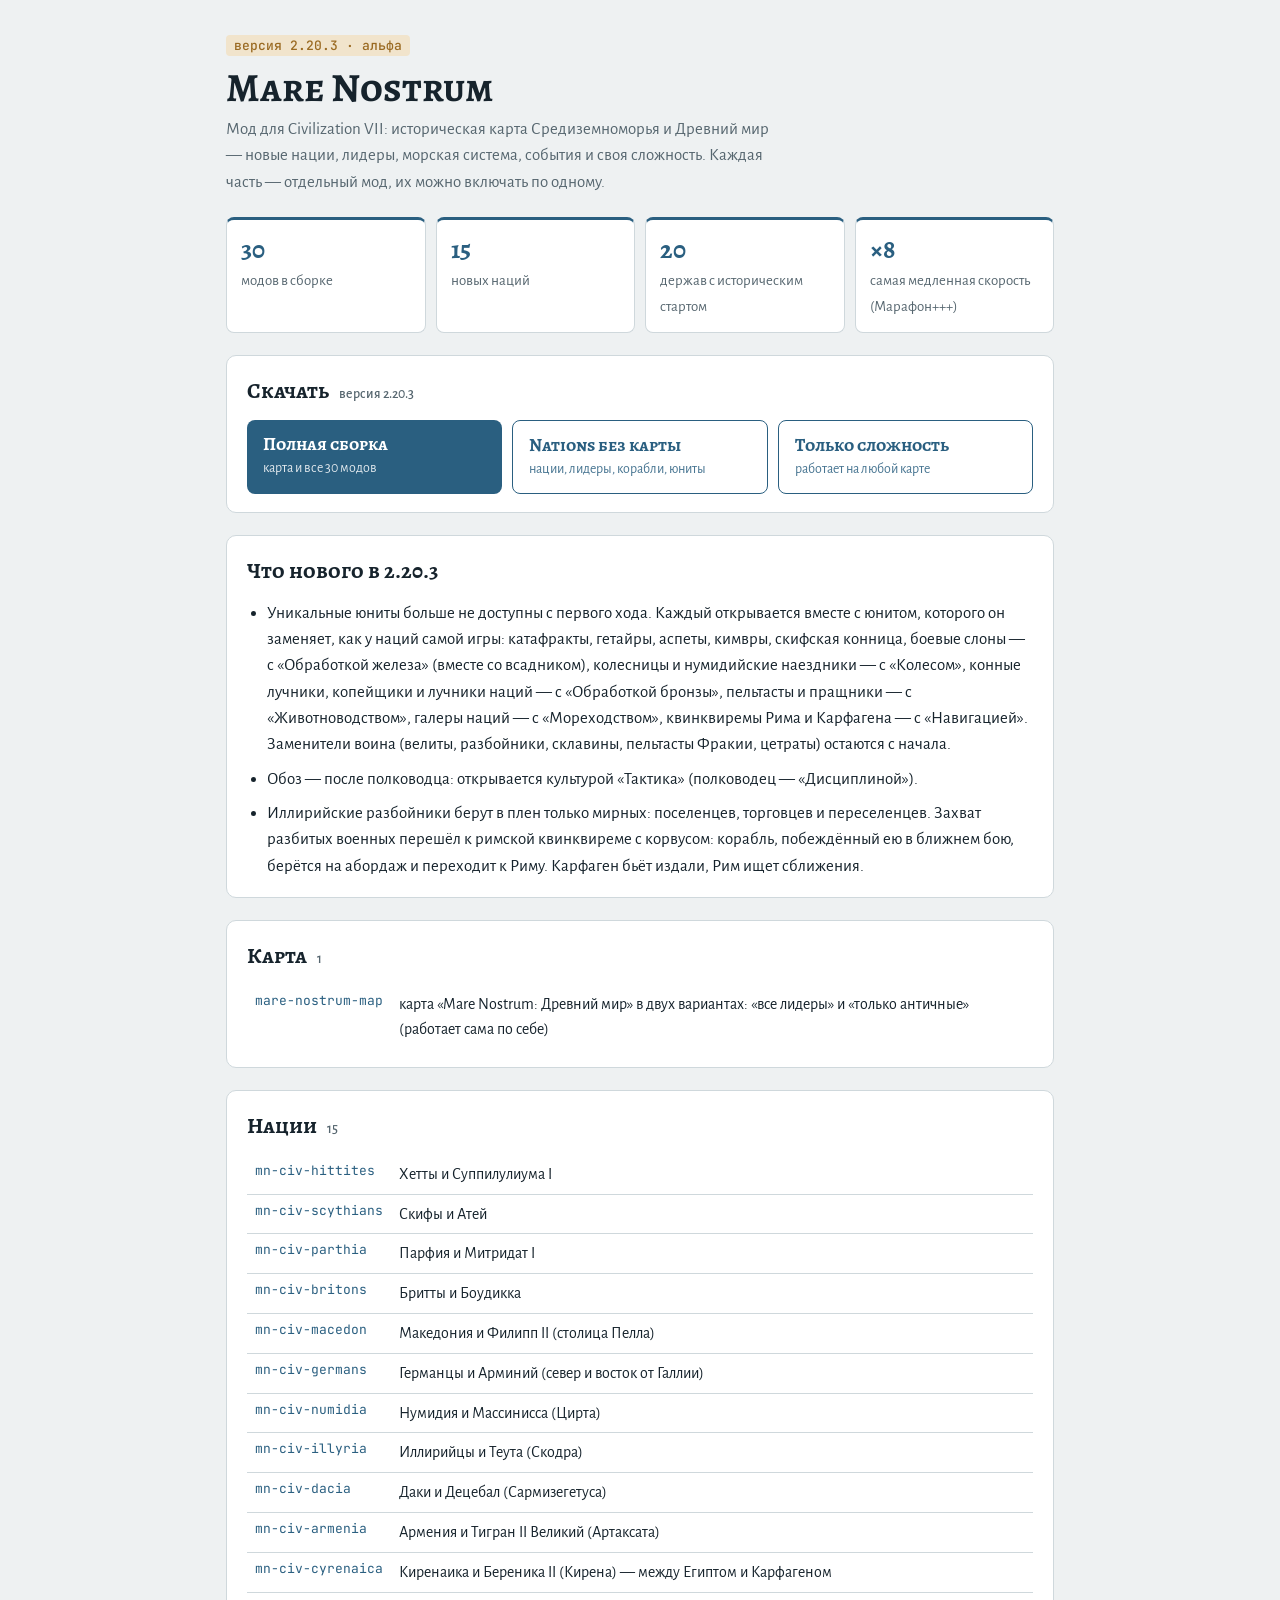
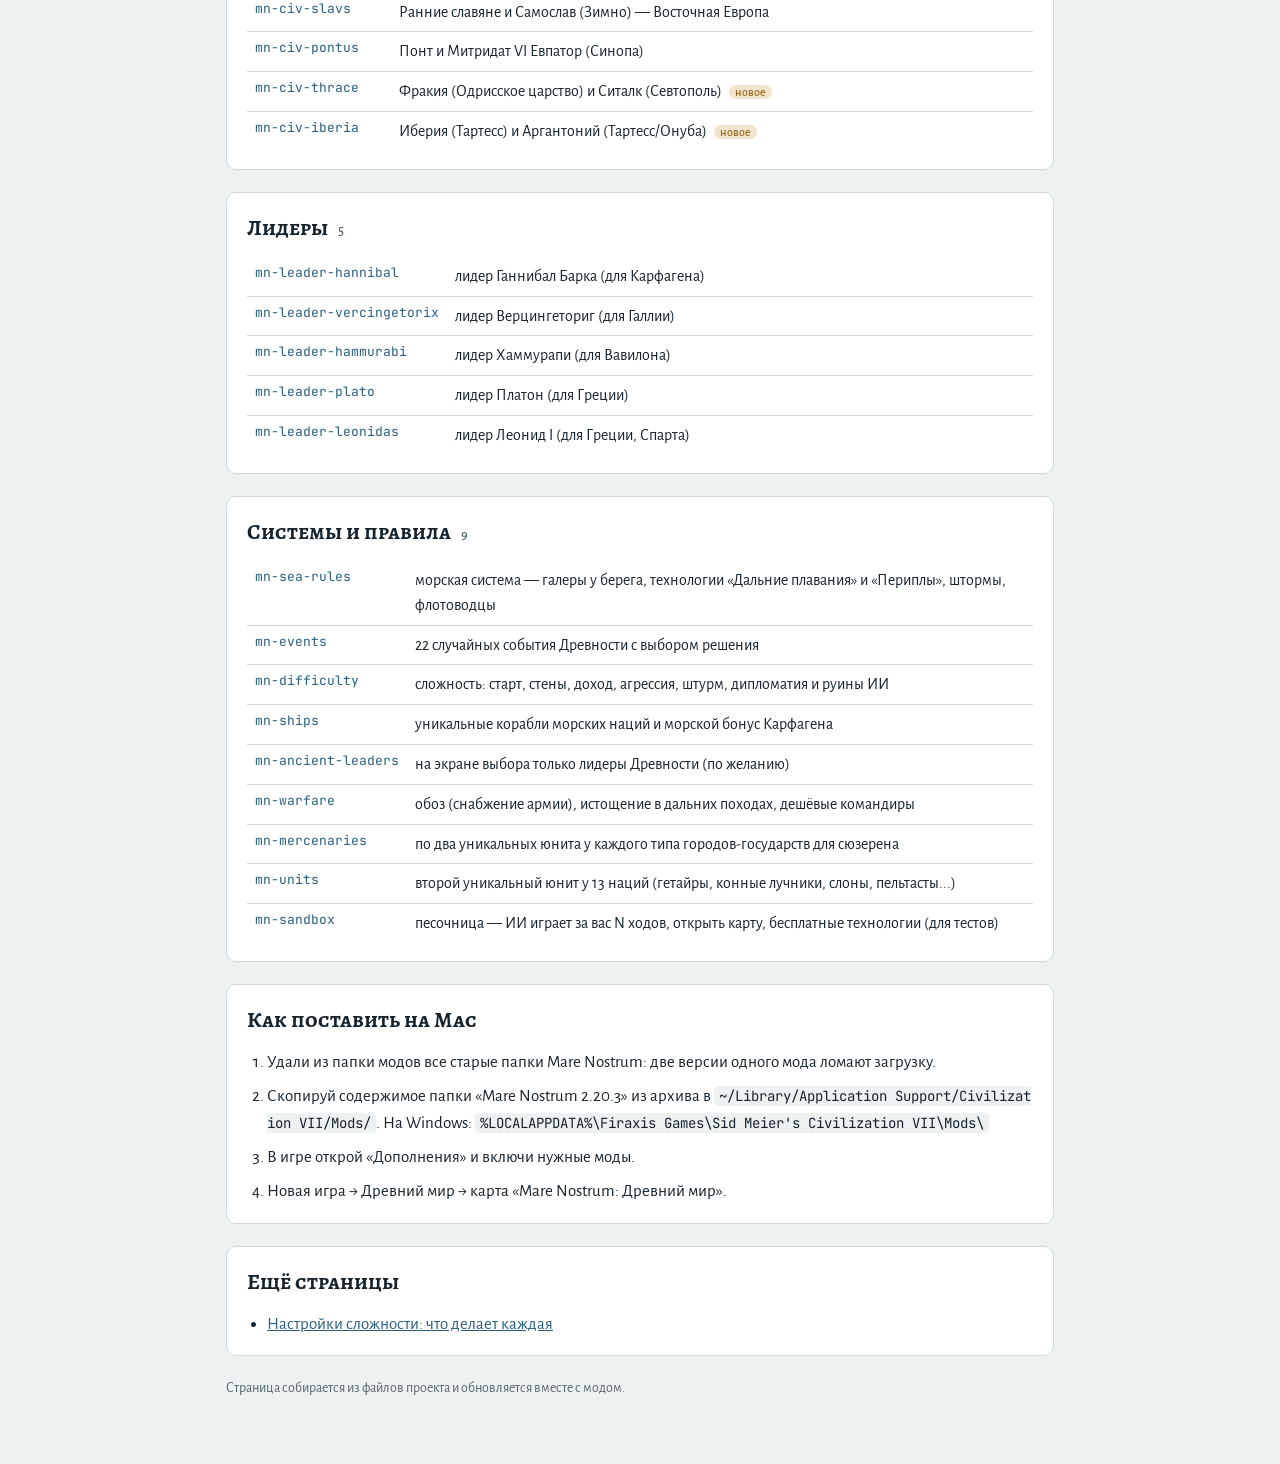
==== index.html @ e4d54cb1 "Mare Nostrum 2.20.3" ====
<!DOCTYPE html>
<html lang="ru"><head><meta charset="utf-8"><meta name="viewport" content="width=device-width, initial-scale=1">
<meta name="robots" content="noindex">
<title>Mare Nostrum 2.20.3</title>
<link rel="preconnect" href="https://fonts.googleapis.com"><link rel="preconnect" href="https://fonts.gstatic.com" crossorigin>
<link rel="stylesheet" href="https://fonts.googleapis.com/css2?family=Alegreya+SC:wght@500;700&family=Alegreya+Sans:wght@400;500;700&family=JetBrains+Mono:wght@400&display=swap">
<style>
/* Layout: one reading column — hero line, three facts, what's new, module tables by group, install. Bronze-and-sea identity shared with difficulty.html. */
:root{--bg:#eef1f2;--surface:#fff;--ink:#16232c;--muted:#56666f;--line:#cfd8dc;--sea:#2a5f80;--bronze:#9a6a22;--bronze-soft:#f1e4cc;
--f-display:"Alegreya SC",Georgia,serif;--f-body:"Alegreya Sans","Segoe UI",system-ui,sans-serif;--f-mono:"JetBrains Mono",ui-monospace,Menlo,monospace;color-scheme:light}
*{box-sizing:border-box}body{margin:0;background:var(--bg);color:var(--ink);font:17px/1.55 var(--f-body)}
.wrap{max-width:860px;margin:0 auto;padding:32px 16px 64px;display:flex;flex-direction:column;gap:22px}
h1,h2{font-family:var(--f-display);margin:0;text-wrap:balance;color:var(--ink)}h1{font-size:40px;line-height:1.1}h2{font-size:22px;display:flex;gap:10px;align-items:baseline}
.n{font:500 14px var(--f-body);color:var(--muted)}.lead{color:var(--muted);max-width:62ch;margin:6px 0 0}
.ver{display:inline-block;font:500 13px var(--f-mono);color:var(--bronze);background:var(--bronze-soft);padding:2px 8px;border-radius:4px;margin-bottom:10px}
.facts{display:grid;grid-template-columns:repeat(auto-fit,minmax(170px,1fr));gap:10px}
.fact{background:var(--surface);border:1px solid var(--line);border-top:3px solid var(--sea);border-radius:8px;padding:12px 14px}
.fact b{display:block;font:700 26px var(--f-display);color:var(--sea)}.fact span{color:var(--muted);font-size:15px}
.card{background:var(--surface);border:1px solid var(--line);border-radius:10px;padding:18px 20px;display:flex;flex-direction:column;gap:12px}
ul,ol{margin:0;padding-left:20px;display:flex;flex-direction:column;gap:8px}
.tbl{overflow-x:auto}table{border-collapse:collapse;width:100%;font-size:16px}td{padding:7px 8px;border-top:1px solid var(--line);vertical-align:top}tr:first-child td{border-top:0}
td.id{font:13px var(--f-mono);color:var(--sea);white-space:nowrap;width:1%}
.tag{font:500 12px var(--f-body);color:var(--bronze);background:var(--bronze-soft);padding:1px 6px;border-radius:999px;margin-left:4px}
code{font:14px var(--f-mono);background:var(--bg);padding:1px 5px;border-radius:4px;word-break:break-all}
a{color:var(--sea)}a:focus-visible{outline:2px solid var(--sea);outline-offset:2px}footer{color:var(--muted);font-size:14px}
.dl{display:grid;grid-template-columns:repeat(auto-fit,minmax(220px,1fr));gap:10px}
.btn{display:flex;flex-direction:column;gap:2px;text-decoration:none;background:var(--sea);color:#fff;border-radius:8px;padding:12px 16px}
.btn b{font:700 18px var(--f-display)}.btn span{font-size:14px;opacity:.85}.btn:hover{filter:brightness(1.1)}
.btn.alt{background:var(--surface);color:var(--sea);border:1px solid var(--sea)}
@media (max-width:480px){h1{font-size:30px}td.id{white-space:normal}}
</style></head><body><main class="wrap">
<header><span class="ver">версия 2.20.3 · альфа</span><h1>Mare Nostrum</h1>
<p class="lead">Мод для Civilization VII: историческая карта Средиземноморья и Древний мир — новые нации, лидеры, морская система, события и своя сложность. Каждая часть — отдельный мод, их можно включать по одному.</p></header>
<div class="facts"><div class="fact"><b>30</b><span>модов в сборке</span></div><div class="fact"><b>15</b><span>новых наций</span></div><div class="fact"><b>20</b><span>держав с историческим стартом</span></div><div class="fact"><b>×8</b><span>самая медленная скорость (Марафон+++)</span></div></div>
<section class="card" id="download"><h2>Скачать <span class="n">версия 2.20.3</span></h2><div class="dl">
<a class="btn" href="https://github.com/YanM00re/mare-nostrum-site/releases/download/v2.20.3/MareNostrum-2.20.3-alpha.zip"><b>Полная сборка</b><span>карта и все 30 модов</span></a>
<a class="btn alt" href="https://github.com/YanM00re/mare-nostrum-site/releases/download/v2.20.3/MareNostrum-Nations-NoMap-2.20.3-alpha.zip"><b>Nations без карты</b><span>нации, лидеры, корабли, юниты</span></a>
<a class="btn alt" href="https://github.com/YanM00re/mare-nostrum-site/releases/download/v2.20.3/MareNostrum-Difficulty-2.20.3-alpha.zip"><b>Только сложность</b><span>работает на любой карте</span></a>
</div></section>
<section class="card"><h2>Что нового в 2.20.3</h2><ul><li>Уникальные юниты больше не доступны с первого хода. Каждый открывается вместе с юнитом, которого он заменяет, как у наций самой игры: катафракты, гетайры, аспеты, кимвры, скифская конница, боевые слоны — с «Обработкой железа» (вместе со всадником), колесницы и нумидийские наездники — с «Колесом», конные лучники, копейщики и лучники наций — с «Обработкой бронзы», пельтасты и пращники — с «Животноводством», галеры наций — с «Мореходством», квинквиремы Рима и Карфагена — с «Навигацией». Заменители воина (велиты, разбойники, склавины, пельтасты Фракии, цетраты) остаются с начала.</li><li>Обоз — после полководца: открывается культурой «Тактика» (полководец — «Дисциплиной»).</li><li>Иллирийские разбойники берут в плен только мирных: поселенцев, торговцев и переселенцев. Захват разбитых военных перешёл к римской квинквиреме с корвусом: корабль, побеждённый ею в ближнем бою, берётся на абордаж и переходит к Риму. Карфаген бьёт издали, Рим ищет сближения.</li></ul></section>
<section class="card"><h2>Карта <span class="n">1</span></h2><div class="tbl"><table><tr><td class="id">mare-nostrum-map</td><td>карта «Mare Nostrum: Древний мир» в двух вариантах: «все лидеры» и «только античные» (работает сама по себе)</td></tr></table></div></section><section class="card"><h2>Нации <span class="n">15</span></h2><div class="tbl"><table><tr><td class="id">mn-civ-hittites</td><td>Хетты и Суппилулиума I</td></tr><tr><td class="id">mn-civ-scythians</td><td>Скифы и Атей</td></tr><tr><td class="id">mn-civ-parthia</td><td>Парфия и Митридат I</td></tr><tr><td class="id">mn-civ-britons</td><td>Бритты и Боудикка</td></tr><tr><td class="id">mn-civ-macedon</td><td>Македония и Филипп II (столица Пелла)</td></tr><tr><td class="id">mn-civ-germans</td><td>Германцы и Арминий (север и восток от Галлии)</td></tr><tr><td class="id">mn-civ-numidia</td><td>Нумидия и Массинисса (Цирта)</td></tr><tr><td class="id">mn-civ-illyria</td><td>Иллирийцы и Теута (Скодра)</td></tr><tr><td class="id">mn-civ-dacia</td><td>Даки и Децебал (Сармизегетуса)</td></tr><tr><td class="id">mn-civ-armenia</td><td>Армения и Тигран II Великий (Артаксата)</td></tr><tr><td class="id">mn-civ-cyrenaica</td><td>Киренаика и Береника II (Кирена) — между Египтом и Карфагеном</td></tr><tr><td class="id">mn-civ-slavs</td><td>Ранние славяне и Самослав (Зимно) — Восточная Европа</td></tr><tr><td class="id">mn-civ-pontus</td><td>Понт и Митридат VI Евпатор (Синопа)</td></tr><tr><td class="id">mn-civ-thrace</td><td>Фракия (Одрисское царство) и Ситалк (Севтополь) <span class="tag">новое</span></td></tr><tr><td class="id">mn-civ-iberia</td><td>Иберия (Тартесс) и Аргантоний (Тартесс/Онуба) <span class="tag">новое</span></td></tr></table></div></section><section class="card"><h2>Лидеры <span class="n">5</span></h2><div class="tbl"><table><tr><td class="id">mn-leader-hannibal</td><td>лидер Ганнибал Барка (для Карфагена)</td></tr><tr><td class="id">mn-leader-vercingetorix</td><td>лидер Верцингеториг (для Галлии)</td></tr><tr><td class="id">mn-leader-hammurabi</td><td>лидер Хаммурапи (для Вавилона)</td></tr><tr><td class="id">mn-leader-plato</td><td>лидер Платон (для Греции)</td></tr><tr><td class="id">mn-leader-leonidas</td><td>лидер Леонид I (для Греции, Спарта)</td></tr></table></div></section><section class="card"><h2>Системы и правила <span class="n">9</span></h2><div class="tbl"><table><tr><td class="id">mn-sea-rules</td><td>морская система — галеры у берега, технологии «Дальние плавания» и «Периплы», штормы, флотоводцы</td></tr><tr><td class="id">mn-events</td><td>22 случайных события Древности с выбором решения</td></tr><tr><td class="id">mn-difficulty</td><td>сложность: старт, стены, доход, агрессия, штурм, дипломатия и руины ИИ</td></tr><tr><td class="id">mn-ships</td><td>уникальные корабли морских наций и морской бонус Карфагена</td></tr><tr><td class="id">mn-ancient-leaders</td><td>на экране выбора только лидеры Древности (по желанию)</td></tr><tr><td class="id">mn-warfare</td><td>обоз (снабжение армии), истощение в дальних походах, дешёвые командиры</td></tr><tr><td class="id">mn-mercenaries</td><td>по два уникальных юнита у каждого типа городов-государств для сюзерена</td></tr><tr><td class="id">mn-units</td><td>второй уникальный юнит у 13 наций (гетайры, конные лучники, слоны, пельтасты...)</td></tr><tr><td class="id">mn-sandbox</td><td>песочница — ИИ играет за вас N ходов, открыть карту, бесплатные технологии (для тестов)</td></tr></table></div></section>
<section class="card"><h2>Как поставить на Mac</h2><ol>
<li>Удали из папки модов все старые папки Mare Nostrum: две версии одного мода ломают загрузку.</li>
<li>Скопируй содержимое папки «Mare Nostrum 2.20.3» из архива в <code>~/Library/Application Support/Civilization VII/Mods/</code>. На Windows: <code>%LOCALAPPDATA%\Firaxis Games\Sid Meier's Civilization VII\Mods\</code></li>
<li>В игре открой «Дополнения» и включи нужные моды.</li>
<li>Новая игра → Древний мир → карта «Mare Nostrum: Древний мир».</li></ol></section>
<section class="card"><h2>Ещё страницы</h2><ul><li><a href="difficulty.html">Настройки сложности: что делает каждая</a></li></ul></section>
<footer>Страница собирается из файлов проекта и обновляется вместе с модом.</footer>
</main></body></html>
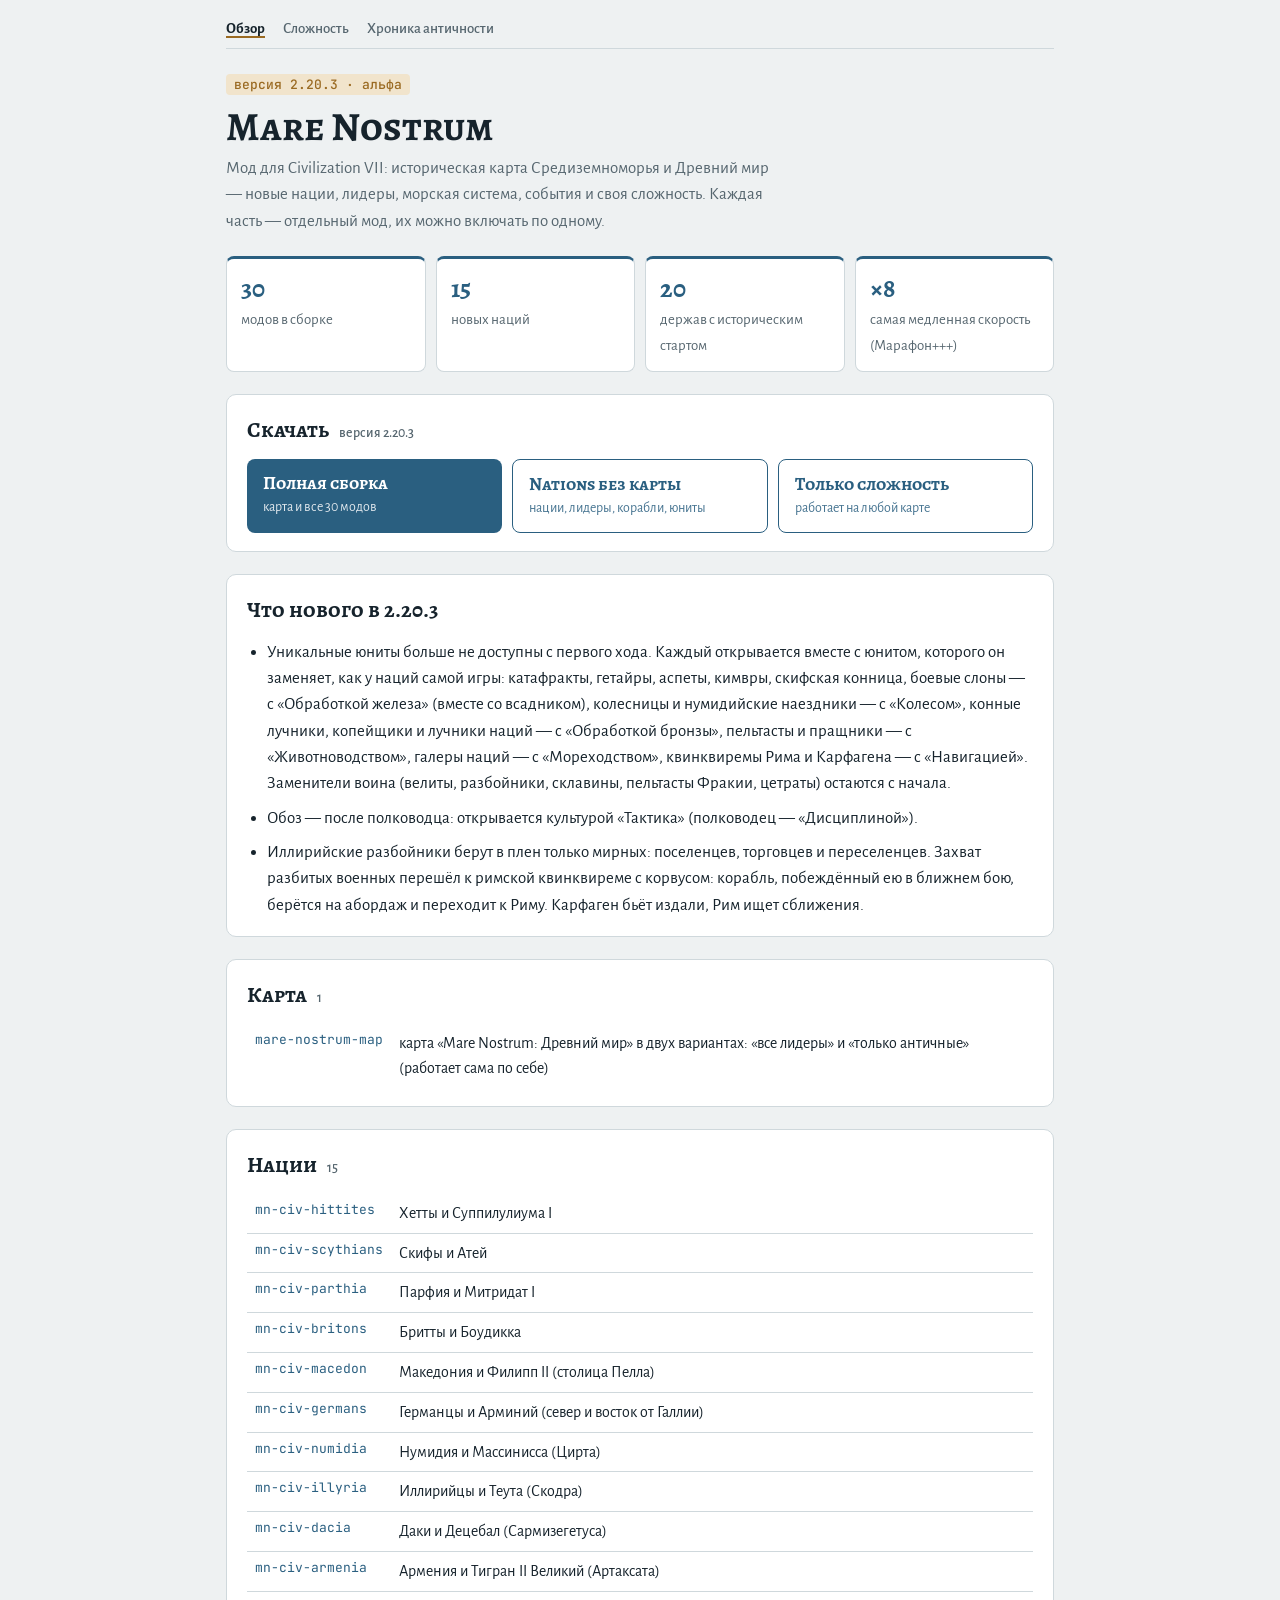
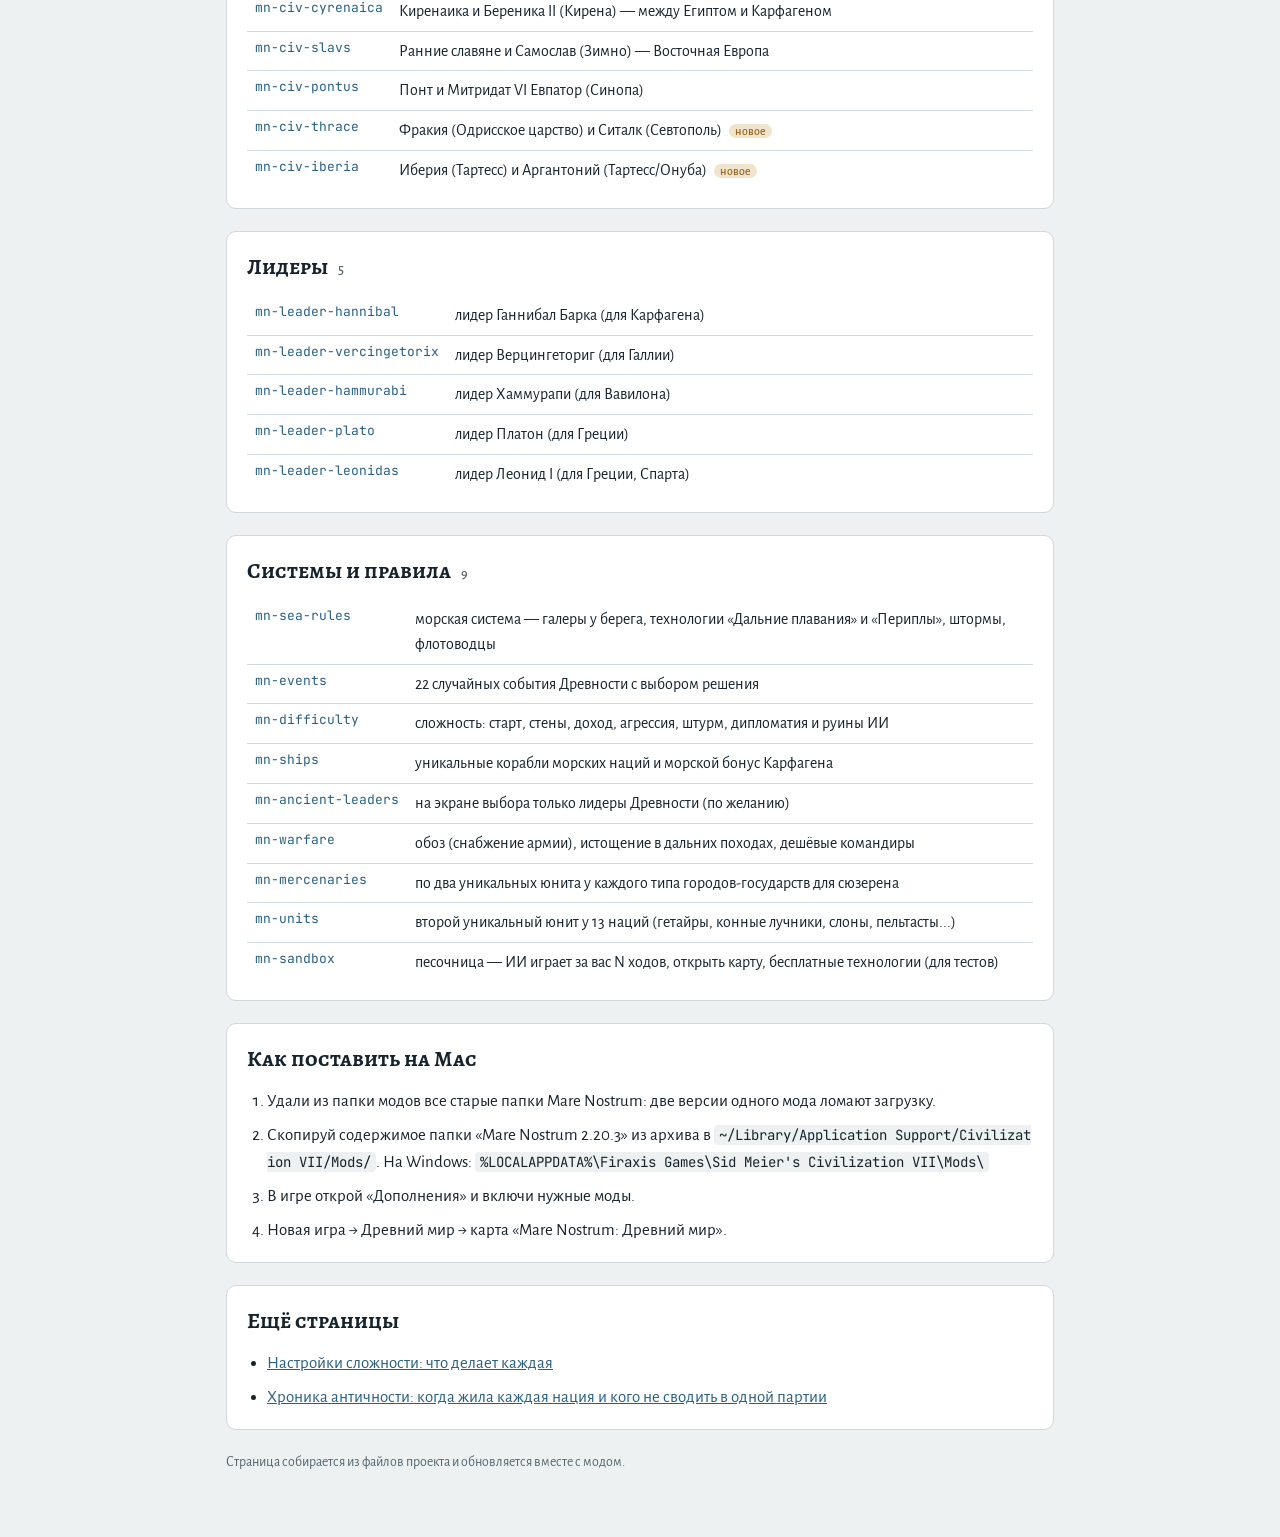
==== commit 19525a1d: "Mare Nostrum 2.20.3" ====
--- a/index.html
+++ b/index.html
@@ -27,8 +27,12 @@
 .btn{display:flex;flex-direction:column;gap:2px;text-decoration:none;background:var(--sea);color:#fff;border-radius:8px;padding:12px 16px}
 .btn b{font:700 18px var(--f-display)}.btn span{font-size:14px;opacity:.85}.btn:hover{filter:brightness(1.1)}
 .btn.alt{background:var(--surface);color:var(--sea);border:1px solid var(--sea)}
+.site-nav{display:flex;flex-wrap:wrap;gap:6px 18px;font:500 15px var(--f-body);border-bottom:1px solid var(--line);padding-bottom:10px;margin-top:-12px}
+.site-nav a{text-decoration:none;color:var(--muted)}.site-nav a:hover{color:var(--ink)}
+.site-nav a[aria-current="page"]{color:var(--ink);font-weight:700;box-shadow:inset 0 -2px 0 var(--bronze)}
 @media (max-width:480px){h1{font-size:30px}td.id{white-space:normal}}
 </style></head><body><main class="wrap">
+<nav class="site-nav" aria-label="Разделы"><a href="./" aria-current="page">Обзор</a><a href="difficulty.html">Сложность</a><a href="chronicle.html">Хроника античности</a></nav>
 <header><span class="ver">версия 2.20.3 · альфа</span><h1>Mare Nostrum</h1>
 <p class="lead">Мод для Civilization VII: историческая карта Средиземноморья и Древний мир — новые нации, лидеры, морская система, события и своя сложность. Каждая часть — отдельный мод, их можно включать по одному.</p></header>
 <div class="facts"><div class="fact"><b>30</b><span>модов в сборке</span></div><div class="fact"><b>15</b><span>новых наций</span></div><div class="fact"><b>20</b><span>держав с историческим стартом</span></div><div class="fact"><b>×8</b><span>самая медленная скорость (Марафон+++)</span></div></div>
@@ -44,6 +48,6 @@
 <li>Скопируй содержимое папки «Mare Nostrum 2.20.3» из архива в <code>~/Library/Application Support/Civilization VII/Mods/</code>. На Windows: <code>%LOCALAPPDATA%\Firaxis Games\Sid Meier's Civilization VII\Mods\</code></li>
 <li>В игре открой «Дополнения» и включи нужные моды.</li>
 <li>Новая игра → Древний мир → карта «Mare Nostrum: Древний мир».</li></ol></section>
-<section class="card"><h2>Ещё страницы</h2><ul><li><a href="difficulty.html">Настройки сложности: что делает каждая</a></li></ul></section>
+<section class="card"><h2>Ещё страницы</h2><ul><li><a href="difficulty.html">Настройки сложности: что делает каждая</a></li><li><a href="chronicle.html">Хроника античности: когда жила каждая нация и кого не сводить в одной партии</a></li></ul></section>
 <footer>Страница собирается из файлов проекта и обновляется вместе с модом.</footer>
 </main></body></html>
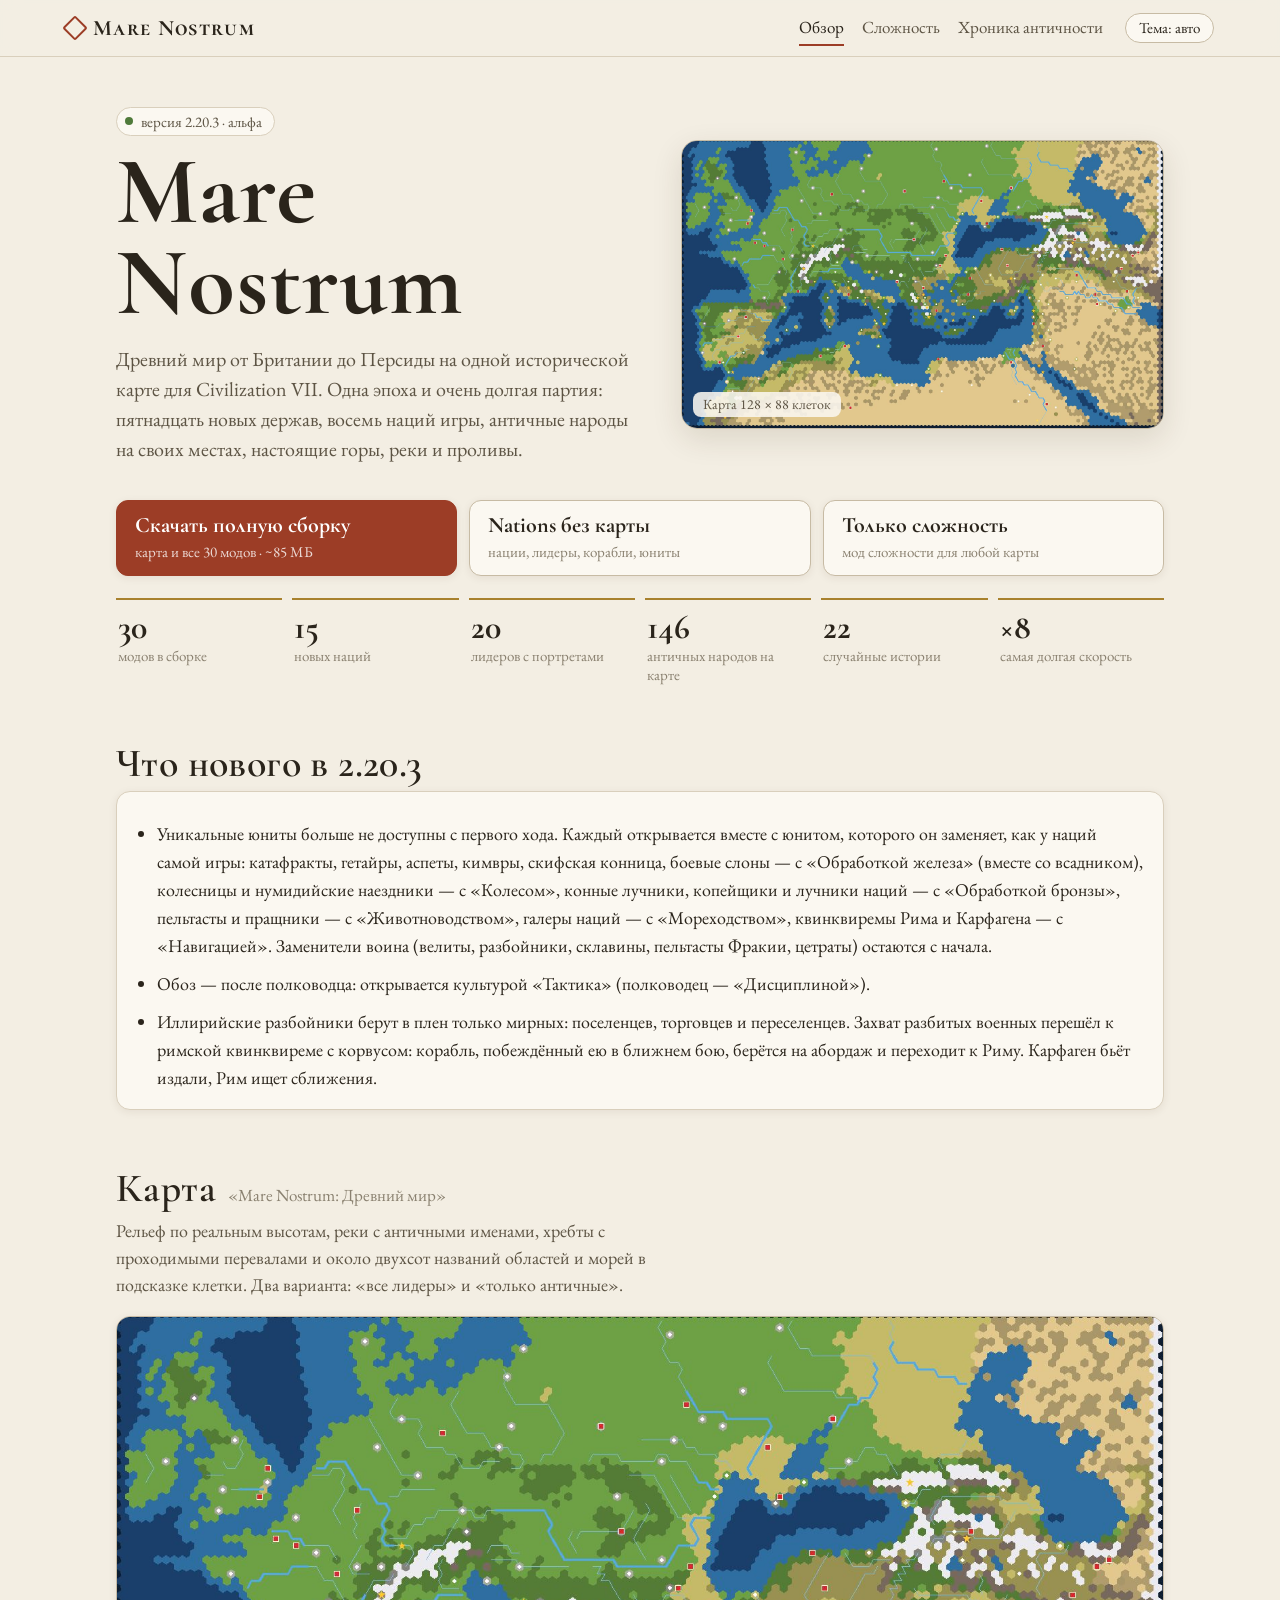
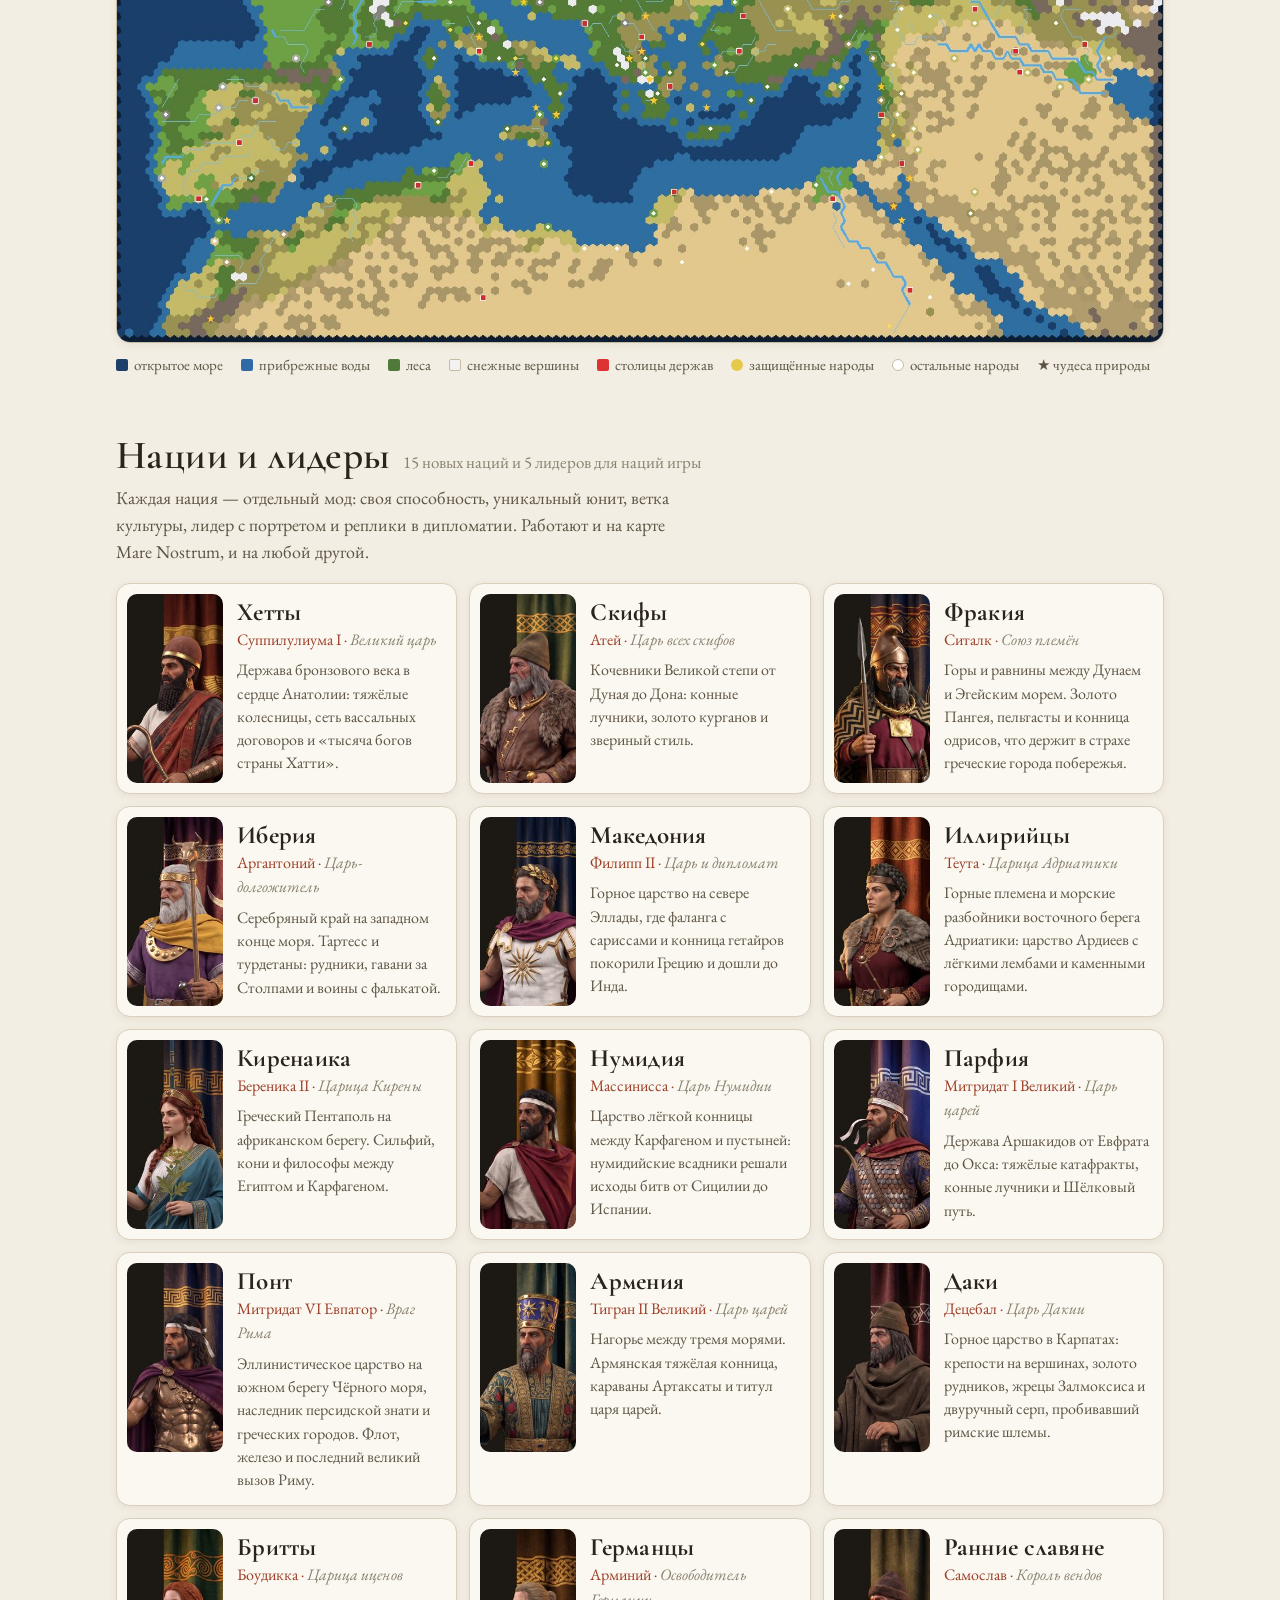
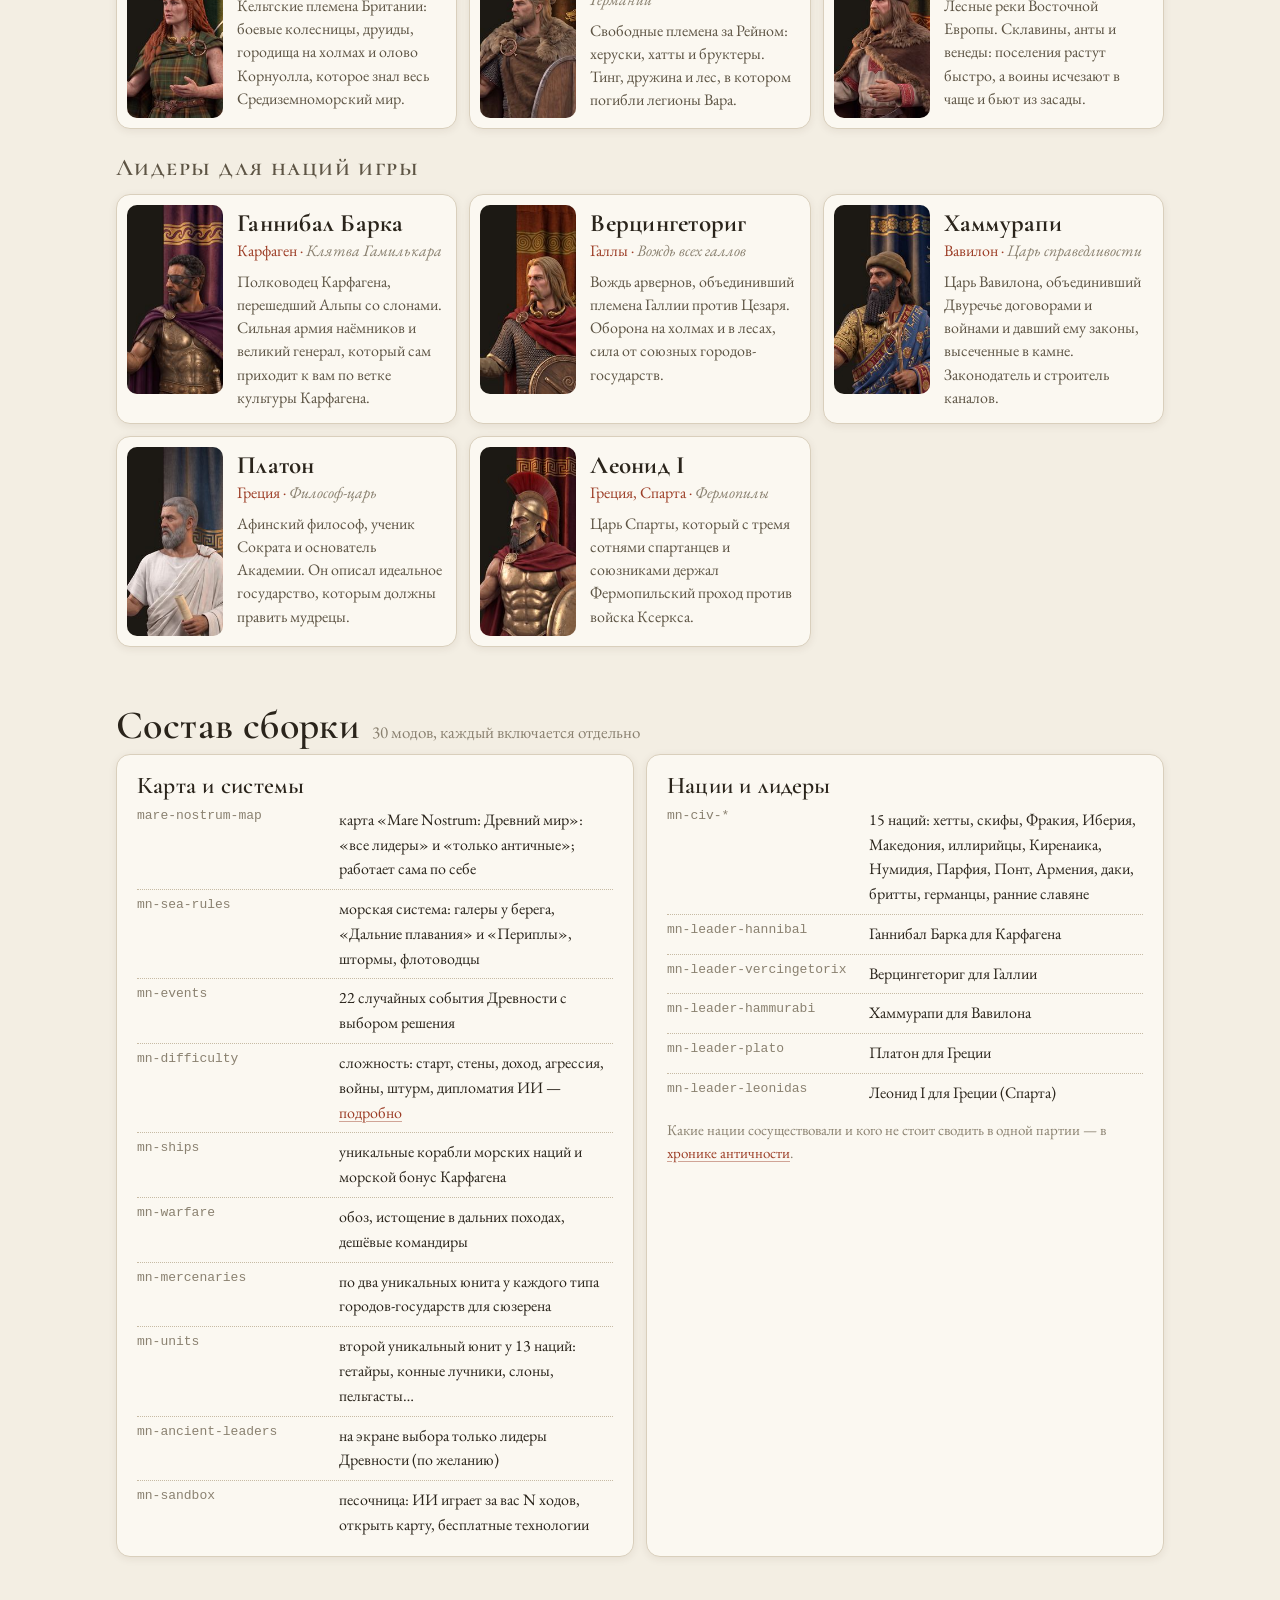
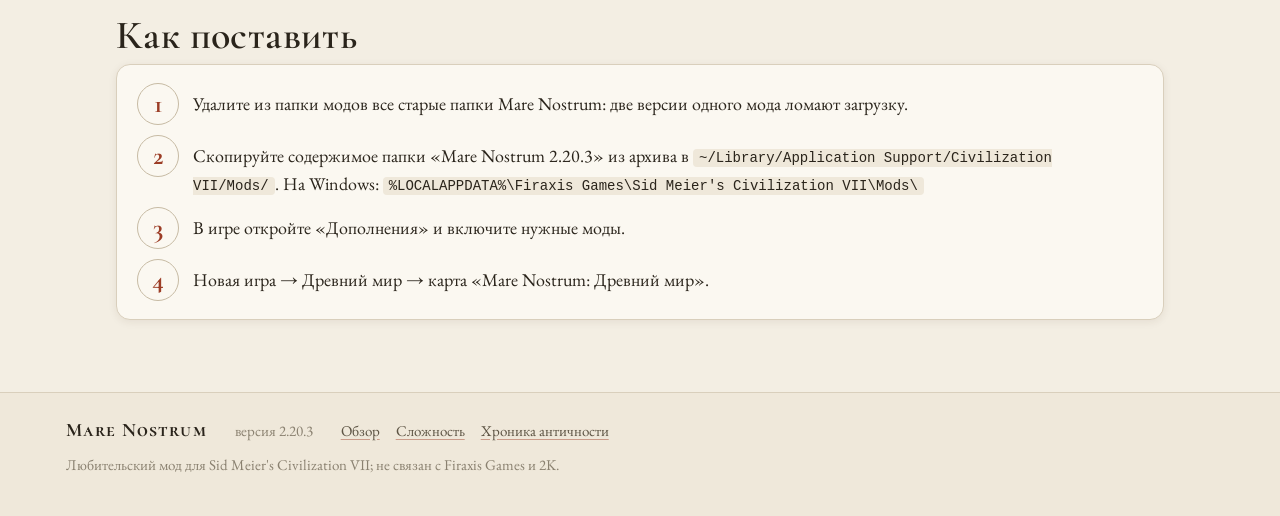
==== commit 52ad369a: "Mare Nostrum 2.20.3" ====
--- a/index.html
+++ b/index.html
@@ -2,52 +2,170 @@
 <html lang="ru"><head><meta charset="utf-8"><meta name="viewport" content="width=device-width, initial-scale=1">
 <meta name="robots" content="noindex">
 <title>Mare Nostrum 2.20.3</title>
+<meta name="description" content="Mare Nostrum — мод для Civilization VII: историческая карта Средиземноморья, 15 новых наций, лидеры, морская система и своя сложность.">
+<script>try{var t=localStorage.getItem("mn-theme");if(t==="light"||t==="dark")document.documentElement.setAttribute("data-theme",t)}catch(e){}</script>
 <link rel="preconnect" href="https://fonts.googleapis.com"><link rel="preconnect" href="https://fonts.gstatic.com" crossorigin>
-<link rel="stylesheet" href="https://fonts.googleapis.com/css2?family=Alegreya+SC:wght@500;700&family=Alegreya+Sans:wght@400;500;700&family=JetBrains+Mono:wght@400&display=swap">
+<link rel="stylesheet" href="https://fonts.googleapis.com/css2?family=Cormorant+Garamond:wght@500;600;700&family=EB+Garamond:ital,wght@0,400;0,500;0,600;1,400&display=swap">
+<link rel="stylesheet" href="site.css">
 <style>
-/* Layout: one reading column — hero line, three facts, what's new, module tables by group, install. Bronze-and-sea identity shared with difficulty.html. */
-:root{--bg:#eef1f2;--surface:#fff;--ink:#16232c;--muted:#56666f;--line:#cfd8dc;--sea:#2a5f80;--bronze:#9a6a22;--bronze-soft:#f1e4cc;
---f-display:"Alegreya SC",Georgia,serif;--f-body:"Alegreya Sans","Segoe UI",system-ui,sans-serif;--f-mono:"JetBrains Mono",ui-monospace,Menlo,monospace;color-scheme:light}
-*{box-sizing:border-box}body{margin:0;background:var(--bg);color:var(--ink);font:17px/1.55 var(--f-body)}
-.wrap{max-width:860px;margin:0 auto;padding:32px 16px 64px;display:flex;flex-direction:column;gap:22px}
-h1,h2{font-family:var(--f-display);margin:0;text-wrap:balance;color:var(--ink)}h1{font-size:40px;line-height:1.1}h2{font-size:22px;display:flex;gap:10px;align-items:baseline}
-.n{font:500 14px var(--f-body);color:var(--muted)}.lead{color:var(--muted);max-width:62ch;margin:6px 0 0}
-.ver{display:inline-block;font:500 13px var(--f-mono);color:var(--bronze);background:var(--bronze-soft);padding:2px 8px;border-radius:4px;margin-bottom:10px}
-.facts{display:grid;grid-template-columns:repeat(auto-fit,minmax(170px,1fr));gap:10px}
-.fact{background:var(--surface);border:1px solid var(--line);border-top:3px solid var(--sea);border-radius:8px;padding:12px 14px}
-.fact b{display:block;font:700 26px var(--f-display);color:var(--sea)}.fact span{color:var(--muted);font-size:15px}
-.card{background:var(--surface);border:1px solid var(--line);border-radius:10px;padding:18px 20px;display:flex;flex-direction:column;gap:12px}
-ul,ol{margin:0;padding-left:20px;display:flex;flex-direction:column;gap:8px}
-.tbl{overflow-x:auto}table{border-collapse:collapse;width:100%;font-size:16px}td{padding:7px 8px;border-top:1px solid var(--line);vertical-align:top}tr:first-child td{border-top:0}
-td.id{font:13px var(--f-mono);color:var(--sea);white-space:nowrap;width:1%}
-.tag{font:500 12px var(--f-body);color:var(--bronze);background:var(--bronze-soft);padding:1px 6px;border-radius:999px;margin-left:4px}
-code{font:14px var(--f-mono);background:var(--bg);padding:1px 5px;border-radius:4px;word-break:break-all}
-a{color:var(--sea)}a:focus-visible{outline:2px solid var(--sea);outline-offset:2px}footer{color:var(--muted);font-size:14px}
-.dl{display:grid;grid-template-columns:repeat(auto-fit,minmax(220px,1fr));gap:10px}
-.btn{display:flex;flex-direction:column;gap:2px;text-decoration:none;background:var(--sea);color:#fff;border-radius:8px;padding:12px 16px}
-.btn b{font:700 18px var(--f-display)}.btn span{font-size:14px;opacity:.85}.btn:hover{filter:brightness(1.1)}
-.btn.alt{background:var(--surface);color:var(--sea);border:1px solid var(--sea)}
-.site-nav{display:flex;flex-wrap:wrap;gap:6px 18px;font:500 15px var(--f-body);border-bottom:1px solid var(--line);padding-bottom:10px;margin-top:-12px}
-.site-nav a{text-decoration:none;color:var(--muted)}.site-nav a:hover{color:var(--ink)}
-.site-nav a[aria-current="page"]{color:var(--ink);font-weight:700;box-shadow:inset 0 -2px 0 var(--bronze)}
-@media (max-width:480px){h1{font-size:30px}td.id{white-space:normal}}
-</style></head><body><main class="wrap">
-<nav class="site-nav" aria-label="Разделы"><a href="./" aria-current="page">Обзор</a><a href="difficulty.html">Сложность</a><a href="chronicle.html">Хроника античности</a></nav>
-<header><span class="ver">версия 2.20.3 · альфа</span><h1>Mare Nostrum</h1>
-<p class="lead">Мод для Civilization VII: историческая карта Средиземноморья и Древний мир — новые нации, лидеры, морская система, события и своя сложность. Каждая часть — отдельный мод, их можно включать по одному.</p></header>
-<div class="facts"><div class="fact"><b>30</b><span>модов в сборке</span></div><div class="fact"><b>15</b><span>новых наций</span></div><div class="fact"><b>20</b><span>держав с историческим стартом</span></div><div class="fact"><b>×8</b><span>самая медленная скорость (Марафон+++)</span></div></div>
-<section class="card" id="download"><h2>Скачать <span class="n">версия 2.20.3</span></h2><div class="dl">
-<a class="btn" href="https://github.com/YanM00re/mare-nostrum-site/releases/download/v2.20.3/MareNostrum-2.20.3-alpha.zip"><b>Полная сборка</b><span>карта и все 30 модов</span></a>
-<a class="btn alt" href="https://github.com/YanM00re/mare-nostrum-site/releases/download/v2.20.3/MareNostrum-Nations-NoMap-2.20.3-alpha.zip"><b>Nations без карты</b><span>нации, лидеры, корабли, юниты</span></a>
-<a class="btn alt" href="https://github.com/YanM00re/mare-nostrum-site/releases/download/v2.20.3/MareNostrum-Difficulty-2.20.3-alpha.zip"><b>Только сложность</b><span>работает на любой карте</span></a>
-</div></section>
-<section class="card"><h2>Что нового в 2.20.3</h2><ul><li>Уникальные юниты больше не доступны с первого хода. Каждый открывается вместе с юнитом, которого он заменяет, как у наций самой игры: катафракты, гетайры, аспеты, кимвры, скифская конница, боевые слоны — с «Обработкой железа» (вместе со всадником), колесницы и нумидийские наездники — с «Колесом», конные лучники, копейщики и лучники наций — с «Обработкой бронзы», пельтасты и пращники — с «Животноводством», галеры наций — с «Мореходством», квинквиремы Рима и Карфагена — с «Навигацией». Заменители воина (велиты, разбойники, склавины, пельтасты Фракии, цетраты) остаются с начала.</li><li>Обоз — после полководца: открывается культурой «Тактика» (полководец — «Дисциплиной»).</li><li>Иллирийские разбойники берут в плен только мирных: поселенцев, торговцев и переселенцев. Захват разбитых военных перешёл к римской квинквиреме с корвусом: корабль, побеждённый ею в ближнем бою, берётся на абордаж и переходит к Риму. Карфаген бьёт издали, Рим ищет сближения.</li></ul></section>
-<section class="card"><h2>Карта <span class="n">1</span></h2><div class="tbl"><table><tr><td class="id">mare-nostrum-map</td><td>карта «Mare Nostrum: Древний мир» в двух вариантах: «все лидеры» и «только античные» (работает сама по себе)</td></tr></table></div></section><section class="card"><h2>Нации <span class="n">15</span></h2><div class="tbl"><table><tr><td class="id">mn-civ-hittites</td><td>Хетты и Суппилулиума I</td></tr><tr><td class="id">mn-civ-scythians</td><td>Скифы и Атей</td></tr><tr><td class="id">mn-civ-parthia</td><td>Парфия и Митридат I</td></tr><tr><td class="id">mn-civ-britons</td><td>Бритты и Боудикка</td></tr><tr><td class="id">mn-civ-macedon</td><td>Македония и Филипп II (столица Пелла)</td></tr><tr><td class="id">mn-civ-germans</td><td>Германцы и Арминий (север и восток от Галлии)</td></tr><tr><td class="id">mn-civ-numidia</td><td>Нумидия и Массинисса (Цирта)</td></tr><tr><td class="id">mn-civ-illyria</td><td>Иллирийцы и Теута (Скодра)</td></tr><tr><td class="id">mn-civ-dacia</td><td>Даки и Децебал (Сармизегетуса)</td></tr><tr><td class="id">mn-civ-armenia</td><td>Армения и Тигран II Великий (Артаксата)</td></tr><tr><td class="id">mn-civ-cyrenaica</td><td>Киренаика и Береника II (Кирена) — между Египтом и Карфагеном</td></tr><tr><td class="id">mn-civ-slavs</td><td>Ранние славяне и Самослав (Зимно) — Восточная Европа</td></tr><tr><td class="id">mn-civ-pontus</td><td>Понт и Митридат VI Евпатор (Синопа)</td></tr><tr><td class="id">mn-civ-thrace</td><td>Фракия (Одрисское царство) и Ситалк (Севтополь) <span class="tag">новое</span></td></tr><tr><td class="id">mn-civ-iberia</td><td>Иберия (Тартесс) и Аргантоний (Тартесс/Онуба) <span class="tag">новое</span></td></tr></table></div></section><section class="card"><h2>Лидеры <span class="n">5</span></h2><div class="tbl"><table><tr><td class="id">mn-leader-hannibal</td><td>лидер Ганнибал Барка (для Карфагена)</td></tr><tr><td class="id">mn-leader-vercingetorix</td><td>лидер Верцингеториг (для Галлии)</td></tr><tr><td class="id">mn-leader-hammurabi</td><td>лидер Хаммурапи (для Вавилона)</td></tr><tr><td class="id">mn-leader-plato</td><td>лидер Платон (для Греции)</td></tr><tr><td class="id">mn-leader-leonidas</td><td>лидер Леонид I (для Греции, Спарта)</td></tr></table></div></section><section class="card"><h2>Системы и правила <span class="n">9</span></h2><div class="tbl"><table><tr><td class="id">mn-sea-rules</td><td>морская система — галеры у берега, технологии «Дальние плавания» и «Периплы», штормы, флотоводцы</td></tr><tr><td class="id">mn-events</td><td>22 случайных события Древности с выбором решения</td></tr><tr><td class="id">mn-difficulty</td><td>сложность: старт, стены, доход, агрессия, штурм, дипломатия и руины ИИ</td></tr><tr><td class="id">mn-ships</td><td>уникальные корабли морских наций и морской бонус Карфагена</td></tr><tr><td class="id">mn-ancient-leaders</td><td>на экране выбора только лидеры Древности (по желанию)</td></tr><tr><td class="id">mn-warfare</td><td>обоз (снабжение армии), истощение в дальних походах, дешёвые командиры</td></tr><tr><td class="id">mn-mercenaries</td><td>по два уникальных юнита у каждого типа городов-государств для сюзерена</td></tr><tr><td class="id">mn-units</td><td>второй уникальный юнит у 13 наций (гетайры, конные лучники, слоны, пельтасты...)</td></tr><tr><td class="id">mn-sandbox</td><td>песочница — ИИ играет за вас N ходов, открыть карту, бесплатные технологии (для тестов)</td></tr></table></div></section>
-<section class="card"><h2>Как поставить на Mac</h2><ol>
-<li>Удали из папки модов все старые папки Mare Nostrum: две версии одного мода ломают загрузку.</li>
-<li>Скопируй содержимое папки «Mare Nostrum 2.20.3» из архива в <code>~/Library/Application Support/Civilization VII/Mods/</code>. На Windows: <code>%LOCALAPPDATA%\Firaxis Games\Sid Meier's Civilization VII\Mods\</code></li>
-<li>В игре открой «Дополнения» и включи нужные моды.</li>
-<li>Новая игра → Древний мир → карта «Mare Nostrum: Древний мир».</li></ol></section>
-<section class="card"><h2>Ещё страницы</h2><ul><li><a href="difficulty.html">Настройки сложности: что делает каждая</a></li><li><a href="chronicle.html">Хроника античности: когда жила каждая нация и кого не сводить в одной партии</a></li></ul></section>
-<footer>Страница собирается из файлов проекта и обновляется вместе с модом.</footer>
-</main></body></html>+/* Главная: наверху — что это и кнопки скачивания, ниже — что нового, карта, галерея лидеров, состав сборки, установка. */
+.hero{padding:48px 0 8px;display:grid;grid-template-columns:minmax(0,1.05fr) minmax(0,.95fr);gap:32px;align-items:center}
+.hero h1{font-size:clamp(52px,9vw,96px);font-weight:700;line-height:.95;margin:10px 0 16px}
+.ver{display:inline-flex;gap:8px;align-items:center;font-size:15px;color:var(--ink-2);background:var(--surface);border:1px solid var(--line);border-radius:999px;padding:2px 12px 2px 8px}
+.ver::before{content:"";width:8px;height:8px;border-radius:50%;background:var(--ok)}
+.hero-map{margin:0;position:relative}
+.hero-map img{display:block;width:100%;height:auto;border-radius:16px;border:1px solid var(--line-2);box-shadow:var(--shadow)}
+.hero-map figcaption{position:absolute;left:12px;bottom:12px;font-size:14px;background:color-mix(in srgb,var(--surface) 88%,transparent);border-radius:8px;padding:2px 10px;color:var(--ink-2)}
+.dl{display:grid;grid-template-columns:repeat(3,minmax(0,1fr));gap:12px;margin-top:28px}
+.stats{display:grid;grid-template-columns:repeat(6,minmax(0,1fr));gap:10px;margin-top:22px}
+.stat{border-top:2px solid var(--gold);padding:10px 2px 0}
+.stat b{display:block;font:700 34px/1.05 var(--serif-h);color:var(--ink)}
+.stat span{font-size:15px;color:var(--ink-3);line-height:1.3;display:block}
+@media (max-width:900px){.hero{grid-template-columns:1fr;gap:22px}.stats{grid-template-columns:repeat(3,minmax(0,1fr))}}
+@media (max-width:640px){.dl{grid-template-columns:1fr}.stats{grid-template-columns:repeat(2,minmax(0,1fr))}}
+
+.news ul{margin:10px 0 0;padding-left:20px;display:grid;gap:10px}
+.map-full{margin:0}
+.map-full img{display:block;width:100%;height:auto;border-radius:14px;border:1px solid var(--line-2);box-shadow:var(--shadow-sm)}
+.legend{display:flex;flex-wrap:wrap;gap:6px 18px;font-size:15px;color:var(--ink-2);margin-top:10px}
+.legend i{display:inline-block;width:12px;height:12px;border-radius:2px;margin-right:6px;vertical-align:-1px}
+
+.gal{display:grid;grid-template-columns:repeat(auto-fill,minmax(330px,1fr));gap:12px}
+.ldr{display:flex;gap:14px;background:var(--surface);border:1px solid var(--line);border-radius:14px;padding:10px;box-shadow:var(--shadow-sm);min-width:0}
+.ldr img{width:96px;height:189px;object-fit:cover;object-position:top;border-radius:10px;flex:none;background:var(--surface-2)}
+.ldr div{min-width:0;padding:4px 4px 4px 0}
+.ldr h3{font-size:25px;font-weight:700}
+.ldr .who{color:var(--accent);font-size:16px;margin:2px 0 6px}
+.ldr .who i{color:var(--ink-3)}
+.ldr p.d{font-size:16px;color:var(--ink-2);line-height:1.45}
+.gal-h{font-size:24px;margin:26px 0 12px;font-variant:small-caps;letter-spacing:.06em;color:var(--ink-2)}
+
+.mods{display:grid;grid-template-columns:repeat(auto-fit,minmax(min(100%,480px),1fr));gap:12px}
+.mods h3{font-size:24px;margin-bottom:8px}
+.mods ul{list-style:none;margin:0;padding:0;display:grid;gap:7px}
+.mods li{display:grid;grid-template-columns:minmax(0,190px) minmax(0,1fr);gap:12px;font-size:16px;border-top:1px dotted var(--line-2);padding-top:7px}
+.mods li:first-child{border-top:0;padding-top:0}
+.mods code{background:none;padding:0;color:var(--ink-3);font-size:13px}
+@media (max-width:560px){.mods li{grid-template-columns:1fr;gap:0}}
+
+.steps{counter-reset:s;list-style:none;margin:0;padding:0;display:grid;gap:10px}
+.steps li{counter-increment:s;display:grid;grid-template-columns:44px minmax(0,1fr);gap:12px;align-items:start}
+.steps li::before{content:counter(s);font:700 26px/1 var(--serif-h);color:var(--accent);border:1px solid var(--line-2);border-radius:50%;width:40px;height:40px;display:grid;place-items:center;background:var(--surface)}
+.steps li p{padding-top:7px}
+</style>
+</head><body>
+<header class="topbar"><div class="topbar-in"><a class="brand" href="./">Mare Nostrum</a><nav class="tabs" aria-label="Разделы"><a href="./" aria-current="page">Обзор</a><a href="difficulty.html">Сложность</a><a href="chronicle.html">Хроника античности</a></nav><button class="theme" id="themeBtn" type="button">Тема: авто</button></div></header>
+
+<main class="container">
+<section class="hero">
+  <div>
+    <span class="ver">версия 2.20.3 · альфа</span>
+    <h1>Mare Nostrum</h1>
+    <p class="lede">Древний мир от Британии до Персиды на одной исторической карте для Civilization VII. Одна эпоха и очень долгая партия: пятнадцать новых держав, восемь наций игры, античные народы на своих местах, настоящие горы, реки и проливы.</p>
+  </div>
+  <figure class="hero-map"><img src="img/map.jpg" alt="Карта Mare Nostrum: Средиземноморье от Британии до Персии" width="1544" height="923"><figcaption>Карта 128 × 88 клеток</figcaption></figure>
+</section>
+
+<div class="dl" id="download">
+  <a class="btn-dl primary" href="https://github.com/YanM00re/mare-nostrum-site/releases/download/v2.20.3/MareNostrum-2.20.3-alpha.zip"><b>Скачать полную сборку</b><span>карта и все 30 модов · ~85 МБ</span></a>
+  <a class="btn-dl" href="https://github.com/YanM00re/mare-nostrum-site/releases/download/v2.20.3/MareNostrum-Nations-NoMap-2.20.3-alpha.zip"><b>Nations без карты</b><span>нации, лидеры, корабли, юниты</span></a>
+  <a class="btn-dl" href="https://github.com/YanM00re/mare-nostrum-site/releases/download/v2.20.3/MareNostrum-Difficulty-2.20.3-alpha.zip"><b>Только сложность</b><span>мод сложности для любой карты</span></a>
+</div>
+
+<div class="stats">
+  <div class="stat"><b>30</b><span>модов в сборке</span></div>
+  <div class="stat"><b>15</b><span>новых наций</span></div>
+  <div class="stat"><b>20</b><span>лидеров с портретами</span></div>
+  <div class="stat"><b>146</b><span>античных народов на карте</span></div>
+  <div class="stat"><b>22</b><span>случайные истории</span></div>
+  <div class="stat"><b>×8</b><span>самая долгая скорость</span></div>
+</div>
+
+<section class="sec news">
+  <div class="sec-h"><h2>Что нового в 2.20.3</h2></div>
+  <div class="panel-card"><ul>
+    <li>Уникальные юниты больше не доступны с первого хода. Каждый открывается вместе с юнитом, которого он заменяет, как у наций самой игры: катафракты, гетайры, аспеты, кимвры, скифская конница, боевые слоны — с «Обработкой железа» (вместе со всадником), колесницы и нумидийские наездники — с «Колесом», конные лучники, копейщики и лучники наций — с «Обработкой бронзы», пельтасты и пращники — с «Животноводством», галеры наций — с «Мореходством», квинквиремы Рима и Карфагена — с «Навигацией». Заменители воина (велиты, разбойники, склавины, пельтасты Фракии, цетраты) остаются с начала.</li>
+    <li>Обоз — после полководца: открывается культурой «Тактика» (полководец — «Дисциплиной»).</li>
+    <li>Иллирийские разбойники берут в плен только мирных: поселенцев, торговцев и переселенцев. Захват разбитых военных перешёл к римской квинквиреме с корвусом: корабль, побеждённый ею в ближнем бою, берётся на абордаж и переходит к Риму. Карфаген бьёт издали, Рим ищет сближения.</li>
+  </ul></div>
+</section>
+
+<section class="sec" id="map">
+  <div class="sec-h"><h2>Карта</h2><span class="n">«Mare Nostrum: Древний мир»</span></div>
+  <p class="lede">Рельеф по реальным высотам, реки с античными именами, хребты с проходимыми перевалами и около двухсот названий областей и морей в подсказке клетки. Два варианта: «все лидеры» и «только античные».</p>
+  <figure class="map-full"><a href="img/map.jpg"><img src="img/map.jpg" alt="Карта Mare Nostrum целиком" width="1544" height="923" loading="lazy"></a></figure>
+  <div class="legend">
+    <span><i style="background:#1d3f6b"></i>открытое море</span><span><i style="background:#2f6aa6"></i>прибрежные воды</span><span><i style="background:#4f7a3a"></i>леса</span><span><i style="background:#f2f2f2;border:1px solid var(--line-2)"></i>снежные вершины</span><span><i style="background:#d33"></i>столицы держав</span><span><i style="background:#e6c84a;border-radius:50%"></i>защищённые народы</span><span><i style="background:#fff;border:1px solid var(--line-2);border-radius:50%"></i>остальные народы</span><span>★ чудеса природы</span>
+  </div>
+</section>
+
+<section class="sec" id="nations">
+  <div class="sec-h"><h2>Нации и лидеры</h2><span class="n">15 новых наций и 5 лидеров для наций игры</span></div>
+  <p class="lede">Каждая нация — отдельный мод: своя способность, уникальный юнит, ветка культуры, лидер с портретом и реплики в дипломатии. Работают и на карте Mare Nostrum, и на любой другой.</p>
+  <div class="gal">
+    <article class="ldr"><img src="img/leaders/suppiluliuma.jpg" alt="Суппилулиума I" width="170" height="335" loading="lazy"><div><h3>Хетты</h3><p class="who">Суппилулиума I · <i>Великий царь</i></p><p class="d">Держава бронзового века в сердце Анатолии: тяжёлые колесницы, сеть вассальных договоров и «тысяча богов страны Хатти».</p></div></article>
+    <article class="ldr"><img src="img/leaders/ateas.jpg" alt="Атей" width="170" height="335" loading="lazy"><div><h3>Скифы</h3><p class="who">Атей · <i>Царь всех скифов</i></p><p class="d">Кочевники Великой степи от Дуная до Дона: конные лучники, золото курганов и звериный стиль.</p></div></article>
+    <article class="ldr"><img src="img/leaders/sitalces.jpg" alt="Ситалк" width="170" height="335" loading="lazy"><div><h3>Фракия</h3><p class="who">Ситалк · <i>Союз племён</i></p><p class="d">Горы и равнины между Дунаем и Эгейским морем. Золото Пангея, пельтасты и конница одрисов, что держит в страхе греческие города побережья.</p></div></article>
+    <article class="ldr"><img src="img/leaders/arganthonios.jpg" alt="Аргантоний" width="170" height="335" loading="lazy"><div><h3>Иберия</h3><p class="who">Аргантоний · <i>Царь-долгожитель</i></p><p class="d">Серебряный край на западном конце моря. Тартесс и турдетаны: рудники, гавани за Столпами и воины с фалькатой.</p></div></article>
+    <article class="ldr"><img src="img/leaders/philip2.jpg" alt="Филипп II" width="170" height="335" loading="lazy"><div><h3>Македония</h3><p class="who">Филипп II · <i>Царь и дипломат</i></p><p class="d">Горное царство на севере Эллады, где фаланга с сариссами и конница гетайров покорили Грецию и дошли до Инда.</p></div></article>
+    <article class="ldr"><img src="img/leaders/teuta.jpg" alt="Теута" width="170" height="335" loading="lazy"><div><h3>Иллирийцы</h3><p class="who">Теута · <i>Царица Адриатики</i></p><p class="d">Горные племена и морские разбойники восточного берега Адриатики: царство Ардиеев с лёгкими лембами и каменными городищами.</p></div></article>
+    <article class="ldr"><img src="img/leaders/berenice.jpg" alt="Береника II" width="170" height="335" loading="lazy"><div><h3>Киренаика</h3><p class="who">Береника II · <i>Царица Кирены</i></p><p class="d">Греческий Пентаполь на африканском берегу. Сильфий, кони и философы между Египтом и Карфагеном.</p></div></article>
+    <article class="ldr"><img src="img/leaders/masinissa.jpg" alt="Массинисса" width="170" height="335" loading="lazy"><div><h3>Нумидия</h3><p class="who">Массинисса · <i>Царь Нумидии</i></p><p class="d">Царство лёгкой конницы между Карфагеном и пустыней: нумидийские всадники решали исходы битв от Сицилии до Испании.</p></div></article>
+    <article class="ldr"><img src="img/leaders/mithridates1.jpg" alt="Митридат I Великий" width="170" height="335" loading="lazy"><div><h3>Парфия</h3><p class="who">Митридат I Великий · <i>Царь царей</i></p><p class="d">Держава Аршакидов от Евфрата до Окса: тяжёлые катафракты, конные лучники и Шёлковый путь.</p></div></article>
+    <article class="ldr"><img src="img/leaders/mithridates6.jpg" alt="Митридат VI Евпатор" width="170" height="335" loading="lazy"><div><h3>Понт</h3><p class="who">Митридат VI Евпатор · <i>Враг Рима</i></p><p class="d">Эллинистическое царство на южном берегу Чёрного моря, наследник персидской знати и греческих городов. Флот, железо и последний великий вызов Риму.</p></div></article>
+    <article class="ldr"><img src="img/leaders/tigranes.jpg" alt="Тигран II Великий" width="170" height="335" loading="lazy"><div><h3>Армения</h3><p class="who">Тигран II Великий · <i>Царь царей</i></p><p class="d">Нагорье между тремя морями. Армянская тяжёлая конница, караваны Артаксаты и титул царя царей.</p></div></article>
+    <article class="ldr"><img src="img/leaders/decebalus.jpg" alt="Децебал" width="170" height="335" loading="lazy"><div><h3>Даки</h3><p class="who">Децебал · <i>Царь Дакии</i></p><p class="d">Горное царство в Карпатах: крепости на вершинах, золото рудников, жрецы Залмоксиса и двуручный серп, пробивавший римские шлемы.</p></div></article>
+    <article class="ldr"><img src="img/leaders/boudica.jpg" alt="Боудикка" width="170" height="335" loading="lazy"><div><h3>Бритты</h3><p class="who">Боудикка · <i>Царица иценов</i></p><p class="d">Кельтские племена Британии: боевые колесницы, друиды, городища на холмах и олово Корнуолла, которое знал весь Средиземноморский мир.</p></div></article>
+    <article class="ldr"><img src="img/leaders/arminius.jpg" alt="Арминий" width="170" height="335" loading="lazy"><div><h3>Германцы</h3><p class="who">Арминий · <i>Освободитель Германии</i></p><p class="d">Свободные племена за Рейном: херуски, хатты и бруктеры. Тинг, дружина и лес, в котором погибли легионы Вара.</p></div></article>
+    <article class="ldr"><img src="img/leaders/samo.jpg" alt="Самослав" width="170" height="335" loading="lazy"><div><h3>Ранние славяне</h3><p class="who">Самослав · <i>Король вендов</i></p><p class="d">Лесные реки Восточной Европы. Склавины, анты и венеды: поселения растут быстро, а воины исчезают в чаще и бьют из засады.</p></div></article>
+  </div>
+  <h3 class="gal-h">Лидеры для наций игры</h3>
+  <div class="gal">
+    <article class="ldr"><img src="img/leaders/hannibal.jpg" alt="Ганнибал Барка" width="170" height="335" loading="lazy"><div><h3>Ганнибал Барка</h3><p class="who">Карфаген · <i>Клятва Гамилькара</i></p><p class="d">Полководец Карфагена, перешедший Альпы со слонами. Сильная армия наёмников и великий генерал, который сам приходит к вам по ветке культуры Карфагена.</p></div></article>
+    <article class="ldr"><img src="img/leaders/vercingetorix.jpg" alt="Верцингеториг" width="170" height="335" loading="lazy"><div><h3>Верцингеториг</h3><p class="who">Галлы · <i>Вождь всех галлов</i></p><p class="d">Вождь арвернов, объединивший племена Галлии против Цезаря. Оборона на холмах и в лесах, сила от союзных городов-государств.</p></div></article>
+    <article class="ldr"><img src="img/leaders/hammurabi.jpg" alt="Хаммурапи" width="170" height="335" loading="lazy"><div><h3>Хаммурапи</h3><p class="who">Вавилон · <i>Царь справедливости</i></p><p class="d">Царь Вавилона, объединивший Двуречье договорами и войнами и давший ему законы, высеченные в камне. Законодатель и строитель каналов.</p></div></article>
+    <article class="ldr"><img src="img/leaders/plato.jpg" alt="Платон" width="170" height="335" loading="lazy"><div><h3>Платон</h3><p class="who">Греция · <i>Философ-царь</i></p><p class="d">Афинский философ, ученик Сократа и основатель Академии. Он описал идеальное государство, которым должны править мудрецы.</p></div></article>
+    <article class="ldr"><img src="img/leaders/leonidas.jpg" alt="Леонид I" width="170" height="335" loading="lazy"><div><h3>Леонид I</h3><p class="who">Греция, Спарта · <i>Фермопилы</i></p><p class="d">Царь Спарты, который с тремя сотнями спартанцев и союзниками держал Фермопильский проход против войска Ксеркса.</p></div></article>
+  </div>
+</section>
+
+<section class="sec" id="mods">
+  <div class="sec-h"><h2>Состав сборки</h2><span class="n">30 модов, каждый включается отдельно</span></div>
+  <div class="mods">
+    <div class="panel-card"><h3>Карта и системы</h3><ul>
+      <li><code>mare-nostrum-map</code><span>карта «Mare Nostrum: Древний мир»: «все лидеры» и «только античные»; работает сама по себе</span></li>
+      <li><code>mn-sea-rules</code><span>морская система: галеры у берега, «Дальние плавания» и «Периплы», штормы, флотоводцы</span></li>
+      <li><code>mn-events</code><span>22 случайных события Древности с выбором решения</span></li>
+      <li><code>mn-difficulty</code><span>сложность: старт, стены, доход, агрессия, войны, штурм, дипломатия ИИ — <a href="difficulty.html">подробно</a></span></li>
+      <li><code>mn-ships</code><span>уникальные корабли морских наций и морской бонус Карфагена</span></li>
+      <li><code>mn-warfare</code><span>обоз, истощение в дальних походах, дешёвые командиры</span></li>
+      <li><code>mn-mercenaries</code><span>по два уникальных юнита у каждого типа городов-государств для сюзерена</span></li>
+      <li><code>mn-units</code><span>второй уникальный юнит у 13 наций: гетайры, конные лучники, слоны, пельтасты…</span></li>
+      <li><code>mn-ancient-leaders</code><span>на экране выбора только лидеры Древности (по желанию)</span></li>
+      <li><code>mn-sandbox</code><span>песочница: ИИ играет за вас N ходов, открыть карту, бесплатные технологии</span></li>
+    </ul></div>
+    <div class="panel-card"><h3>Нации и лидеры</h3><ul>
+      <li><code>mn-civ-*</code><span>15 наций: хетты, скифы, Фракия, Иберия, Македония, иллирийцы, Киренаика, Нумидия, Парфия, Понт, Армения, даки, бритты, германцы, ранние славяне</span></li>
+      <li><code>mn-leader-hannibal</code><span>Ганнибал Барка для Карфагена</span></li>
+      <li><code>mn-leader-vercingetorix</code><span>Верцингеториг для Галлии</span></li>
+      <li><code>mn-leader-hammurabi</code><span>Хаммурапи для Вавилона</span></li>
+      <li><code>mn-leader-plato</code><span>Платон для Греции</span></li>
+      <li><code>mn-leader-leonidas</code><span>Леонид I для Греции (Спарта)</span></li>
+    </ul><p class="muted small" style="margin-top:12px">Какие нации сосуществовали и кого не стоит сводить в одной партии — в <a href="chronicle.html">хронике античности</a>.</p></div>
+  </div>
+</section>
+
+<section class="sec" id="install">
+  <div class="sec-h"><h2>Как поставить</h2></div>
+  <div class="panel-card"><ol class="steps">
+    <li><p>Удалите из папки модов все старые папки Mare Nostrum: две версии одного мода ломают загрузку.</p></li>
+    <li><p>Скопируйте содержимое папки «Mare Nostrum 2.20.3» из архива в <code>~/Library/Application Support/Civilization VII/Mods/</code>. На Windows: <code>%LOCALAPPDATA%\Firaxis Games\Sid Meier's Civilization VII\Mods\</code></p></li>
+    <li><p>В игре откройте «Дополнения» и включите нужные моды.</p></li>
+    <li><p>Новая игра → Древний мир → карта «Mare Nostrum: Древний мир».</p></li>
+  </ol></div>
+</section>
+</main>
+
+<footer class="site-foot"><div class="in"><b>Mare Nostrum</b><span>версия 2.20.3</span><nav><a href="./">Обзор</a><a href="difficulty.html">Сложность</a><a href="chronicle.html">Хроника античности</a></nav><p>Любительский мод для Sid Meier's Civilization VII; не связан с Firaxis Games и 2K.</p></div></footer>
+<script src="site.js"></script>
+</body></html>
--- a/site.css
+++ b/site.css
@@ -0,0 +1,91 @@
+/* Общие стили сайта Mare Nostrum: палитра и шрифты «Хроники античности», шапка, подвал, базовые блоки. */
+:root{
+  --bg:#f3eee3; --surface:#fbf8f1; --surface-2:#efe8da; --ink:#2a241b; --ink-2:#5d5444; --ink-3:#8a8170;
+  --line:#d9cfbc; --line-2:#c7bba4; --accent:#9c3d26; --accent-ink:#fff; --gold:#a8812e;
+  --ok:#4f7a3a; --warn:#b07b22; --bad:#a5402d;
+  --shadow:0 10px 30px rgba(60,40,10,.12); --shadow-sm:0 2px 8px rgba(60,40,10,.08);
+  --serif-h:"Cormorant Garamond","Cormorant","EB Garamond",Garamond,"Times New Roman",Georgia,serif;
+  --serif:"EB Garamond",Garamond,"Palatino Linotype",Palatino,"Book Antiqua",Georgia,serif;
+  --mono:ui-monospace,SFMono-Regular,Menlo,Consolas,monospace;
+  color-scheme:light;
+}
+@media (prefers-color-scheme: dark){
+  :root:not([data-theme="light"]){
+    --bg:#14120e; --surface:#1c1914; --surface-2:#25211a; --ink:#ece4d2; --ink-2:#bdb29d; --ink-3:#8b826f;
+    --line:#352f25; --line-2:#4a4234; --accent:#e0805f; --accent-ink:#1a120c; --gold:#d6ad55;
+    --ok:#86b46a; --warn:#d8a650; --bad:#dd7a63;
+    --shadow:0 10px 30px rgba(0,0,0,.5); --shadow-sm:0 2px 8px rgba(0,0,0,.4); color-scheme:dark;
+  }
+}
+:root[data-theme="dark"]{
+  --bg:#14120e; --surface:#1c1914; --surface-2:#25211a; --ink:#ece4d2; --ink-2:#bdb29d; --ink-3:#8b826f;
+  --line:#352f25; --line-2:#4a4234; --accent:#e0805f; --accent-ink:#1a120c; --gold:#d6ad55;
+  --ok:#86b46a; --warn:#d8a650; --bad:#dd7a63;
+  --shadow:0 10px 30px rgba(0,0,0,.5); --shadow-sm:0 2px 8px rgba(0,0,0,.4); color-scheme:dark;
+}
+*{box-sizing:border-box}
+html{scroll-padding-top:72px}
+html,body{margin:0;padding:0}
+body{background:var(--bg);color:var(--ink);font-family:var(--serif);font-size:18px;line-height:1.55;-webkit-text-size-adjust:100%}
+a{color:var(--accent);text-underline-offset:3px;text-decoration-color:color-mix(in srgb,var(--accent) 45%,transparent)}
+a:focus-visible,button:focus-visible{outline:2px solid var(--accent);outline-offset:2px}
+h1,h2,h3,h4{font-family:var(--serif-h);font-weight:600;letter-spacing:.01em;line-height:1.12;margin:0;text-wrap:balance}
+p{margin:0}
+img{max-width:100%}
+
+/* шапка */
+.topbar{position:sticky;top:0;z-index:40;background:color-mix(in srgb,var(--bg) 86%,transparent);-webkit-backdrop-filter:blur(10px);backdrop-filter:blur(10px);border-bottom:1px solid var(--line)}
+.topbar-in{max-width:1180px;margin:0 auto;padding:10px 16px;display:flex;align-items:center;gap:6px 22px;flex-wrap:wrap}
+.brand{font-family:var(--serif-h);font-weight:700;font-size:22px;letter-spacing:.06em;font-variant:small-caps;color:var(--ink);text-decoration:none;margin-right:auto;display:flex;align-items:center;gap:9px}
+.brand::before{content:"";width:14px;height:14px;border:2px solid var(--accent);transform:rotate(45deg);border-radius:2px}
+.tabs{display:flex;gap:4px 18px;flex-wrap:wrap;font-size:17px}
+.tabs a{color:var(--ink-2);text-decoration:none;padding:4px 0;border-bottom:2px solid transparent}
+.tabs a:hover{color:var(--ink)}
+.tabs a[aria-current="page"]{color:var(--ink);border-bottom-color:var(--accent)}
+.theme{font:inherit;font-size:15px;color:var(--ink);border:1px solid var(--line-2);background:var(--surface);border-radius:999px;padding:4px 13px;cursor:pointer;line-height:1.3}
+.theme:hover{border-color:var(--ink-3)}
+@media (max-width:640px){.brand{font-size:20px;width:100%}.tabs{font-size:16px;order:3}.theme{margin-left:auto}}
+
+/* общие блоки */
+.container{max-width:1080px;margin:0 auto;padding:0 16px}
+.kicker{font-variant:small-caps;letter-spacing:.14em;color:var(--accent);font-size:16px}
+.lede{color:var(--ink-2);max-width:62ch;font-size:20px;line-height:1.5}
+.muted{color:var(--ink-3)}
+.small{font-size:15px}
+.meander{height:10px;opacity:.55;background:
+  repeating-linear-gradient(90deg,var(--ink-3) 0 2px,transparent 2px 10px) top/100% 2px no-repeat,
+  repeating-linear-gradient(90deg,var(--ink-3) 0 2px,transparent 2px 10px) bottom/100% 2px no-repeat}
+.sec{padding:56px 0 0}
+.sec-h{display:flex;align-items:baseline;gap:12px;flex-wrap:wrap;margin-bottom:6px}
+.sec-h h2{font-size:clamp(30px,4vw,40px)}
+.sec-h .n{font-family:var(--serif);color:var(--ink-3);font-size:17px}
+.sec > .lede{font-size:18px;margin-bottom:18px}
+.panel-card{background:var(--surface);border:1px solid var(--line);border-radius:14px;padding:18px 20px;box-shadow:var(--shadow-sm);min-width:0}
+.tag{display:inline-block;font-size:12px;letter-spacing:.06em;text-transform:uppercase;border:1px solid var(--line-2);border-radius:4px;padding:0 5px;color:var(--ink-3);vertical-align:3px;margin-left:6px;line-height:1.5}
+.tag.new{color:var(--accent);border-color:color-mix(in srgb,var(--accent) 50%,transparent)}
+code{font:14px var(--mono);background:var(--surface-2);padding:1px 6px;border-radius:4px;overflow-wrap:anywhere}
+
+/* таблицы */
+.tbl{overflow-x:auto;border:1px solid var(--line);border-radius:12px;background:var(--surface);box-shadow:var(--shadow-sm)}
+.tbl table{border-collapse:collapse;width:100%;font-size:16.5px}
+.tbl th,.tbl td{text-align:left;vertical-align:top;padding:9px 14px;border-bottom:1px solid var(--line)}
+.tbl th{font-variant:small-caps;letter-spacing:.08em;font-size:14px;color:var(--ink-3);font-weight:500;background:var(--surface-2)}
+.tbl tr:last-child td{border-bottom:none}
+.tbl td.n{font-variant-numeric:lining-nums tabular-nums;white-space:nowrap}
+.tbl td.hot{color:var(--accent);font-weight:600}
+
+/* кнопки */
+.btn-dl{display:flex;flex-direction:column;gap:1px;text-decoration:none;border-radius:12px;padding:12px 18px;border:1px solid var(--line-2);background:var(--surface);color:var(--ink);box-shadow:var(--shadow-sm);transition:transform .15s,box-shadow .15s,border-color .15s;min-width:0}
+.btn-dl b{font-family:var(--serif-h);font-size:22px;font-weight:700;line-height:1.15}
+.btn-dl span{font-size:15px;color:var(--ink-3)}
+.btn-dl:hover{transform:translateY(-1px);box-shadow:var(--shadow);border-color:var(--ink-3)}
+.btn-dl.primary{background:var(--accent);border-color:var(--accent);color:var(--accent-ink)}
+.btn-dl.primary span{color:color-mix(in srgb,var(--accent-ink) 80%,transparent)}
+
+/* подвал */
+.site-foot{margin-top:72px;border-top:1px solid var(--line);background:var(--surface-2)}
+.site-foot .in{max-width:1180px;margin:0 auto;padding:22px 16px 40px;display:flex;flex-wrap:wrap;gap:8px 28px;align-items:baseline;color:var(--ink-3);font-size:15px}
+.site-foot b{font-family:var(--serif-h);font-variant:small-caps;letter-spacing:.06em;font-size:19px;color:var(--ink)}
+.site-foot nav{display:flex;gap:16px;flex-wrap:wrap}
+.site-foot a{color:var(--ink-2)}
+.site-foot p{width:100%}
